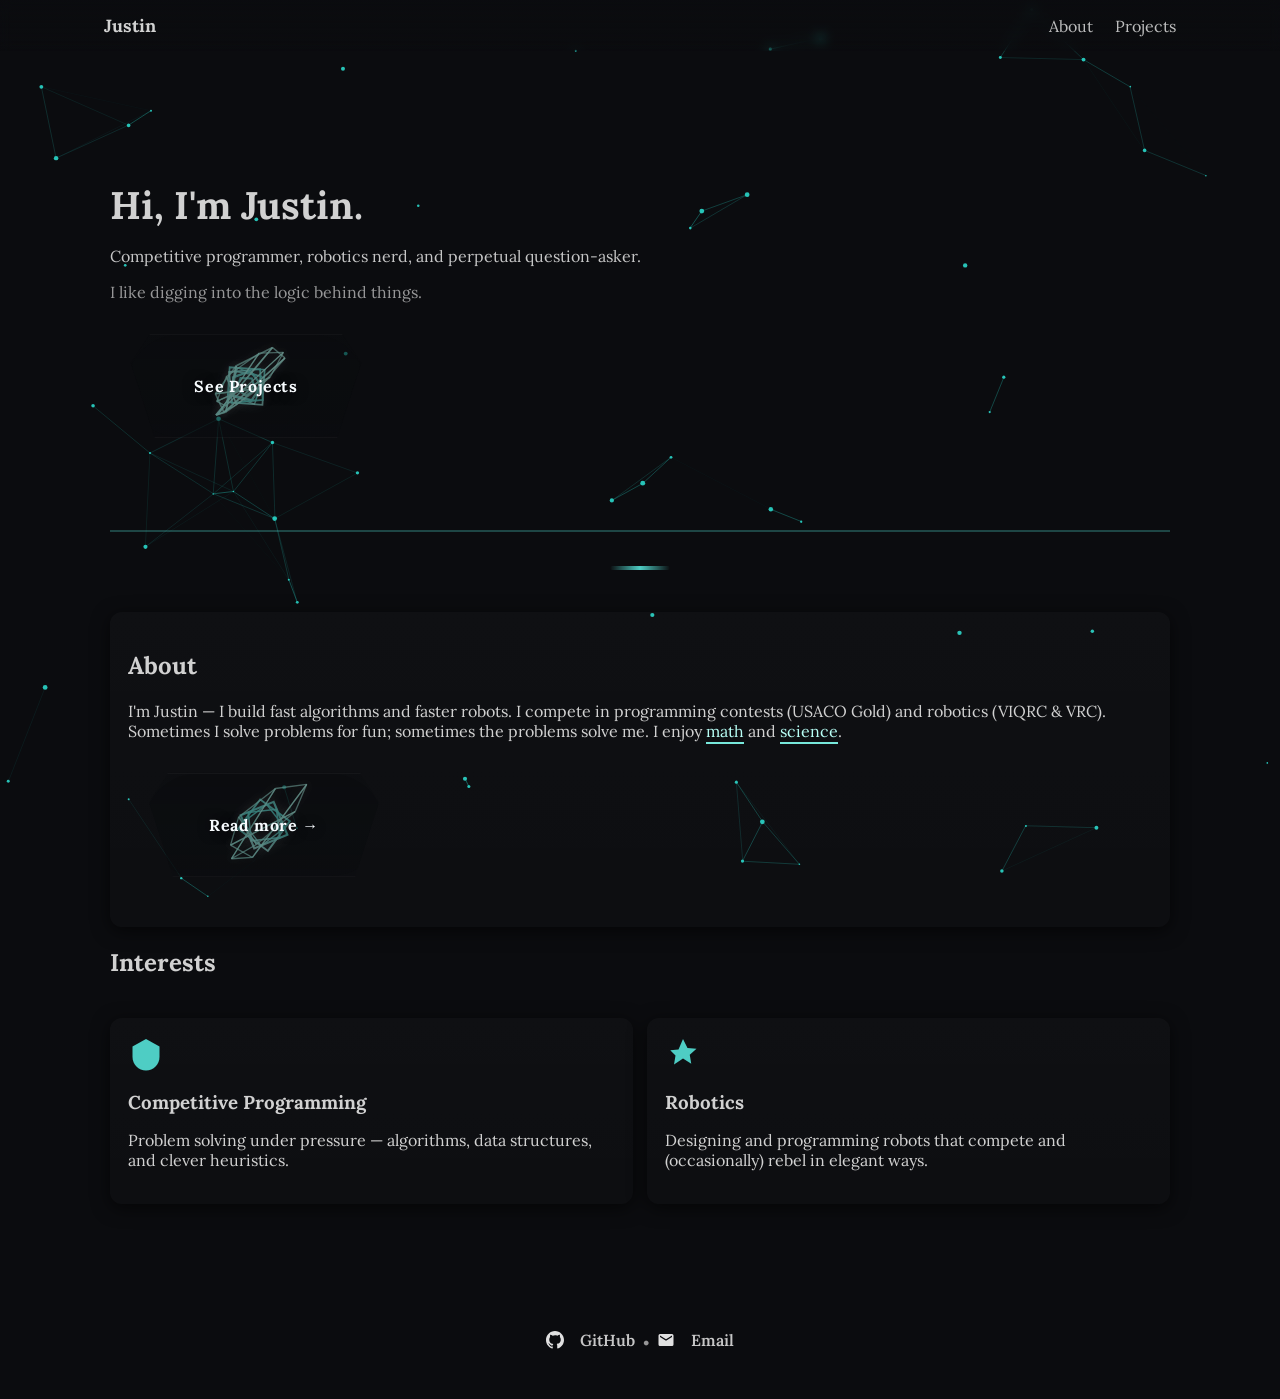
==== index.html @ a53be3d1 "made the seperation between hero and the rest of the site clearer" ====
<!doctype html>
<html lang="en">
<head>
  <meta charset="utf-8" />
  <meta name="viewport" content="width=device-width,initial-scale=1" />
  <title>Justin — Personal Site</title>
  <!-- Lora font, teal accent, light grey text -->
  <link href="https://fonts.googleapis.com/css2?family=Lora:wght@400;700&display=swap" rel="stylesheet">
  <link rel="stylesheet" href="assets/css/style.css">
</head>
<body>
  <!-- Canvas background that reacts to mouse -->
  <canvas id="bg-canvas" aria-hidden="true"></canvas>

  <header class="site-header">
    <nav class="nav">
      <a class="logo" href="index.html">Justin</a>
      <div class="nav-links">
        <a href="about.html">About</a>
        <a href="projects.html">Projects</a>
      </div>
    </nav>
  </header>

  <main class="container">
    <!-- Hero / Opening section -->
    <section class="hero">
      <h1>Hi, I'm Justin.</h1>
      <p class="lead">Competitive programmer, robotics nerd, and perpetual question-asker.</p>
      <p class="subtle">I like digging into the logic behind things.</p>
      <p class="cta"><a class="geom-btn" href="projects.html">
        <span class="geom-shape" aria-hidden="true">
          <canvas class="geom-canvas" aria-hidden="true"></canvas>
          <span class="geom-label">See Projects</span>
        </span>
      </a></p>
    </section>

    <!-- About preview -->
    <section class="about-preview card" id="about-section">
      <h2>About</h2>
      <p>
        I'm Justin — I build fast algorithms and faster robots. I compete in programming contests (USACO Gold) and
        robotics (VIQRC & VRC). Sometimes I solve problems for fun; sometimes the problems solve me.
        I enjoy <span class="anecdote" data-tooltip="I once optimized a path by noticing symmetry and saved 0.0001s — priceless">math</span>
        and <span class="anecdote" data-tooltip="Robotics: where code meets caffeine and duct tape">science</span>.
      </p>
      <p><a class="geom-btn" href="about.html">
        <span class="geom-shape" aria-hidden="true">
          <canvas class="geom-canvas" aria-hidden="true"></canvas>
          <span class="geom-label">Read more →</span>
        </span>
      </a></p>
    </section>

    <!-- Interests cards -->
    <section class="interests">
      <h2>Interests</h2>
      <div class="cards">
        <article class="card">
          <svg class="icon" viewBox="0 0 24 24" aria-hidden="true"><path fill="currentColor" d="M12 2L3 7v7c0 5 4 9 9 9s9-4 9-9V7l-9-5z"></path></svg>
          <h3>Competitive Programming</h3>
          <p>Problem solving under pressure — algorithms, data structures, and clever heuristics.</p>
        </article>
        <article class="card">
          <svg class="icon" viewBox="0 0 24 24" aria-hidden="true"><path fill="currentColor" d="M12 2l3 6 6 .5-4.5 4 1 6-5.5-3.5L6 19l1-6L3.5 9.5 9 9 12 2z"></path></svg>
          <h3>Robotics</h3>
          <p>Designing and programming robots that compete and (occasionally) rebel in elegant ways.</p>
        </article>
      </div>
    </section>
  </main>

  <footer class="site-footer">
    <p>
      <a class="footer-link" href="https://github.com/justinwang087/JWebsite" target="_blank" rel="noopener">
        <img src="assets/images/github.svg" alt="GitHub" class="footer-icon">GitHub
      </a>
      &nbsp;•&nbsp;
      <a class="footer-link" href="mailto:justinwang087@gmail.com">
        <img src="assets/images/email.svg" alt="Email" class="footer-icon">Email
      </a>
    </p>
  </footer>

  <!-- Inline diagnostics: verify page and JS load (remove after debugging) -->
  <script>
    console.log('[page] index.html loaded - location:', location.href);
    // Check that the main JS file is reachable
    fetch('assets/js/main.js', {cache: 'no-store'}).then(r => {
      console.log('[page] fetch assets/js/main.js status=', r.status, r.ok);
      return r.text();
    }).then(txt => {
      console.log('[page] assets/js/main.js length=', txt ? txt.length : 0);
    }).catch(err => console.error('[page] fetch error for assets/js/main.js', err));
  </script>

  <script src="assets/js/main.js" defer></script>
</body>
</html>
---- assets/css/style.css ----
/* style.css - main styles for Justin's personal site
   Organized for clarity: variables, reset, layout, components, responsive rules
*/
:root{
  --bg:#0b0c0f;
  --card:#0f1113;
  --accent:#4ecdc4;
  --muted:#d1d1d1;
  --glass: rgba(255,255,255,0.03);
  --max-width:1100px;
}
/* Basic reset */
*{box-sizing:border-box}
html,body{height:100%}
body{
  margin:0;
  font-family: 'Lora', serif;
  background:var(--bg);
  color:var(--muted);
  -webkit-font-smoothing:antialiased;
}
/* Canvas occupies full screen under content */
#bg-canvas{position:fixed;inset:0;z-index:0}
/* Site layout */
.site-header{position:fixed;top:0;left:0;right:0;z-index:5;background:linear-gradient(180deg,rgba(11,12,15,0.6),transparent);backdrop-filter:blur(6px)}
.nav{max-width:var(--max-width);margin:0 auto;display:flex;justify-content:space-between;align-items:center;padding:14px}
.logo{color:var(--muted);font-weight:700;text-decoration:none;font-size:1.1rem}
.nav-links a{color:var(--muted);text-decoration:none;margin-left:18px;opacity:0.9}
.container{position:relative;z-index:2;max-width:var(--max-width);margin:120px auto 60px;padding:0 20px}
.hero{padding:60px 0;margin-bottom:80px;border-bottom:2px solid rgba(78,205,196,0.3);position:relative}
.hero::after{content:'';position:absolute;bottom:-40px;left:50%;transform:translateX(-50%);width:60px;height:4px;background:linear-gradient(90deg, transparent, var(--accent), transparent);border-radius:2px}
.hero h1{font-size:2.4rem;margin:0 0 8px}
.lead{color:var(--muted);opacity:0.95}
.subtle{color:rgba(209,209,209,0.7);margin-top:6px}
.btn{display:inline-block;background:var(--accent);color:#0b0c0f;padding:10px 16px;border-radius:8px;text-decoration:none;font-weight:700}
/* Cards and sections */
.card{background:linear-gradient(180deg, rgba(255,255,255,0.02), rgba(255,255,255,0.01));border-radius:12px;padding:18px;margin:20px 0;box-shadow:0 4px 18px rgba(0,0,0,0.6)}
.cards{display:grid;grid-template-columns:repeat(auto-fit,minmax(220px,1fr));gap:14px}
.card .icon{width:36px;height:36px;margin-bottom:8px;color:var(--accent)}
.card h3{margin:6px 0}
.muted{color:rgba(209,209,209,0.7)}
.interests .cards{margin-top:12px}
.site-footer{text-align:center;color:rgba(209,209,209,0.7);padding:30px 0}
.site-footer .footer-link{color:var(--muted);text-decoration:none;display:inline-flex;align-items:center;gap:8px;font-weight:600;opacity:0.95}
.site-footer .footer-link:hover{color:var(--accent);transform:translateY(-2px)}
.footer-icon{width:18px;height:18px;display:inline-block;filter:invert(1) brightness(2);opacity:0.92;margin-right:8px;transition:transform 0.15s ease,opacity 0.15s ease}
.site-footer .footer-link:hover .footer-icon{transform:translateY(-2px) scale(1.05);opacity:1}
.site-footer a{ text-decoration:none }
/* Tooltip / anecdote style using data-tooltip */
.anecdote{position:relative;color:#b8fff6;border-bottom:2px solid rgba(126,245,231,0.95);padding-bottom:1px;cursor:help;transition:color 0.2s ease,background-color 0.2s ease,border-color 0.2s ease}
.anecdote[data-tooltip]::after{content:attr(data-tooltip);position:absolute;left:50%;transform:translateX(-50%) translateY(8px);opacity:0;pointer-events:none;background:#111;padding:10px 12px;border-radius:10px;color:var(--muted);white-space:nowrap;font-size:0.9rem;margin-top:6px;transition:opacity 0.18s ease,transform 0.18s ease;z-index:2}
.anecdote:hover,.anecdote:focus{background:rgba(126,245,231,0.2);border-bottom-color:rgba(126,245,231,1);outline:none;color:#e8ffff}
.anecdote[data-tooltip]:hover::after,.anecdote[data-tooltip]:focus::after{opacity:1;transform:translateX(-50%) translateY(18px)}
/* Small, pleasant hover animation for cards */
.card {transition:transform 0.2s ease,box-shadow 0.2s ease}
.card:hover{transform:translateY(-6px);box-shadow:0 10px 30px rgba(0,0,0,0.6)}
/* Responsive tweaks */
@media (max-width:600px){
  .hero h1{font-size:1.8rem}
  .nav-links{display:none}
  .container{margin-top:90px}
}
/* Accessibility: prefer-reduced-motion respects */
@media (prefers-reduced-motion:reduce){
  .card,.anecdote::after{transition:none}
}

/* Geometric/enigmatic button styles */
.geom-btn{position:relative;display:inline-block;padding:0;border:0;background:transparent;text-decoration:none;z-index:30;margin:16px;cursor:pointer}
.geom-btn .geom-shape{position:relative;display:inline-block;width:240px;height:104px;vertical-align:middle;clip-path:polygon(10% 0%,90% 0%,98% 28%,88% 100%,12% 100%,2% 28%);background:linear-gradient(180deg, rgba(11,12,15,0.32), rgba(11,12,15,0.18));border:1px solid rgba(255,255,255,0.03);border-radius:18px;overflow:hidden;box-shadow:0 18px 42px rgba(0,0,0,0.35);transition:transform 0.25s ease, box-shadow 0.25s ease;pointer-events:none;min-width:120px;min-height:44px}
.geom-canvas{position:absolute;inset:0;width:100%;height:100%;display:block;pointer-events:none}
.geom-label{position:absolute;left:0;top:0;width:100%;height:100%;display:flex;align-items:center;justify-content:center;color:#f8fcff;font-weight:800;z-index:6;pointer-events:none;letter-spacing:0.6px;font-size:1rem;padding:10px 14px;text-shadow:0 1px 12px rgba(0,0,0,0.55);background:rgba(11,12,15,0.42);border-radius:999px;}
.geom-btn:hover .geom-shape{transform:translateY(-4px) rotate(-0.6deg);box-shadow:0 26px 52px rgba(0,0,0,0.35)}
.geom-btn.btn-back{margin:24px 24px 12px 24px;display:inline-block}
@keyframes geomSweep{0%{transform:translateX(-60%)}50%{transform:translateX(40%)}100%{transform:translateX(-60%)}}

@media (max-width:900px){
  .geom-btn .geom-shape{width:210px;height:92px}
  .geom-label{font-size:0.95rem}
}
@media (max-width:600px){
  .geom-btn .geom-shape{width:180px;height:76px}
  .geom-btn{margin:12px}
  .geom-label{font-size:0.9rem}
}

/* Make the label visually stronger and remove underline globally for footer links */
.footer-link{color:var(--muted);text-decoration:none;}
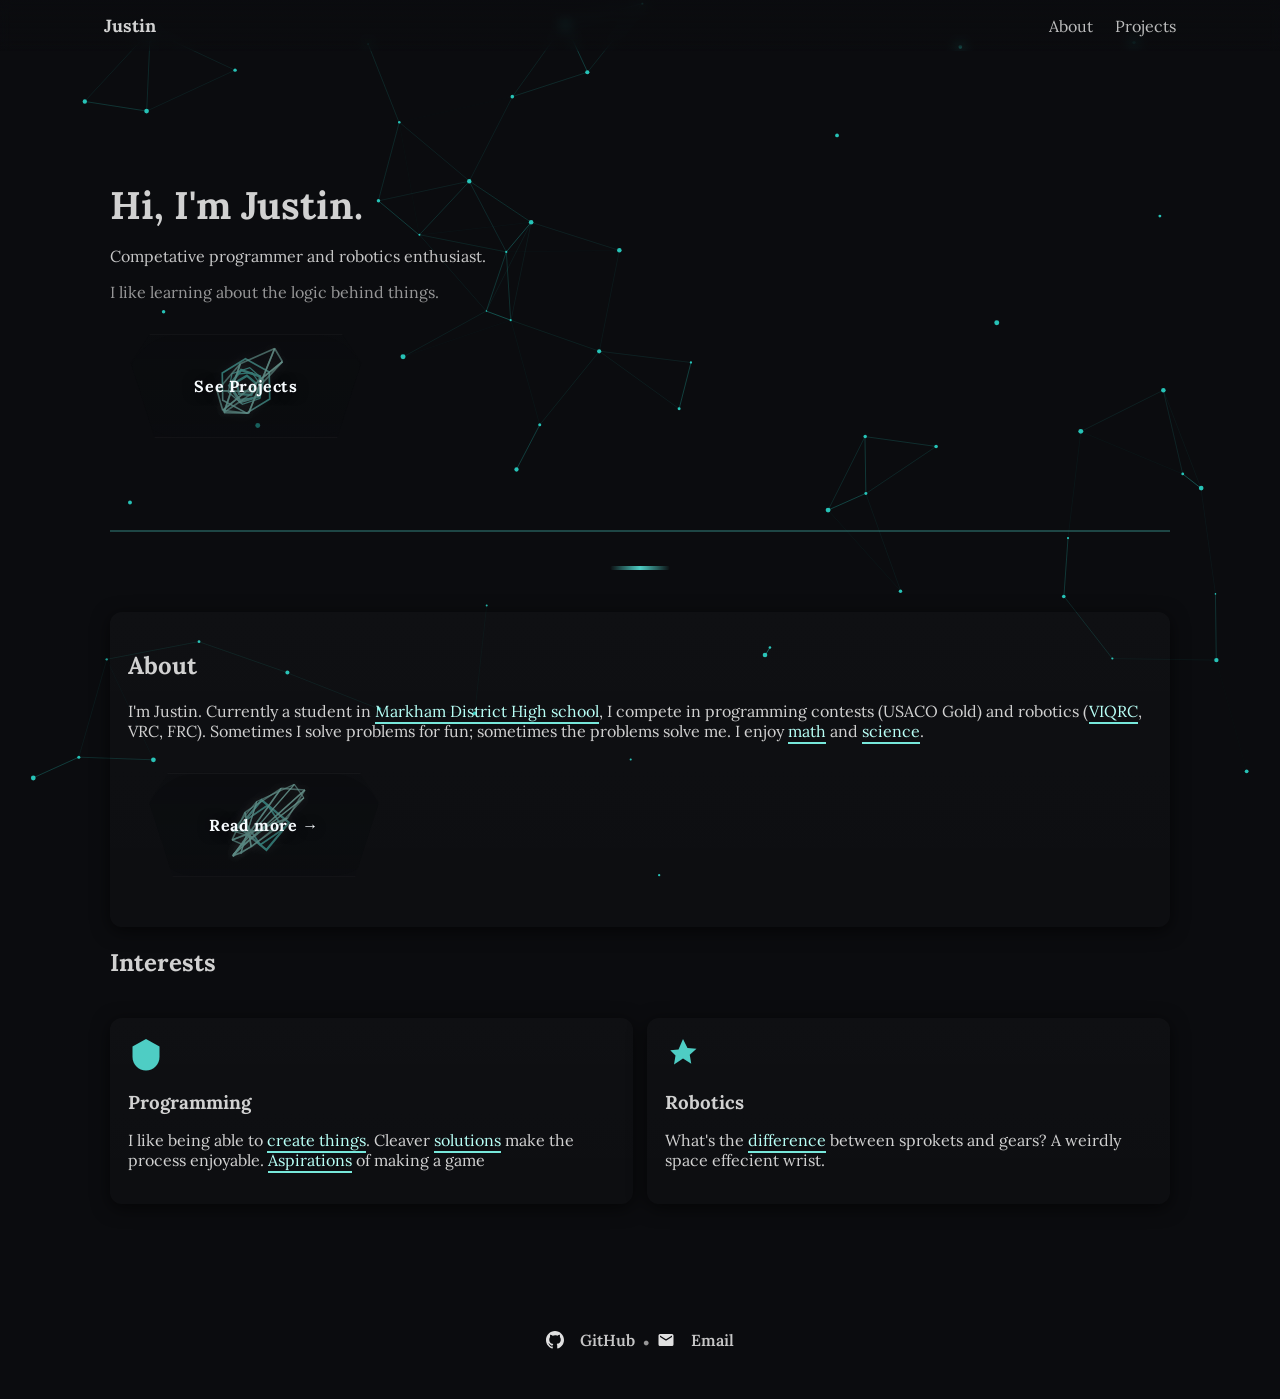
==== commit 62070366: "changed text in the main page" ====
--- a/index.html
+++ b/index.html
@@ -26,8 +26,8 @@
     <!-- Hero / Opening section -->
     <section class="hero">
       <h1>Hi, I'm Justin.</h1>
-      <p class="lead">Competitive programmer, robotics nerd, and perpetual question-asker.</p>
-      <p class="subtle">I like digging into the logic behind things.</p>
+      <p class="lead">Competative programmer and robotics enthusiast.</p>
+      <p class="subtle">I like learning about the logic behind things.</p>
       <p class="cta"><a class="geom-btn" href="projects.html">
         <span class="geom-shape" aria-hidden="true">
           <canvas class="geom-canvas" aria-hidden="true"></canvas>
@@ -40,10 +40,11 @@
     <section class="about-preview card" id="about-section">
       <h2>About</h2>
       <p>
-        I'm Justin — I build fast algorithms and faster robots. I compete in programming contests (USACO Gold) and
-        robotics (VIQRC & VRC). Sometimes I solve problems for fun; sometimes the problems solve me.
-        I enjoy <span class="anecdote" data-tooltip="I once optimized a path by noticing symmetry and saved 0.0001s — priceless">math</span>
-        and <span class="anecdote" data-tooltip="Robotics: where code meets caffeine and duct tape">science</span>.
+        I'm Justin. Currently a student in <span class="anecdote" data-tooltip="Somehow the only school in my area without a robotics team">Markham District High school</span>, 
+        I compete in programming contests (USACO Gold) and robotics (<span class="anecdote" data-tooltip="2022-2023 World Champion">VIQRC</span>, VRC, FRC). 
+        Sometimes I solve problems for fun; sometimes the problems solve me.
+        I enjoy <span class="anecdote" data-tooltip="Very straightforward, except when it isn't">math</span>
+        and <span class="anecdote" data-tooltip="I lik the logic">science</span>.
       </p>
       <p><a class="geom-btn" href="about.html">
         <span class="geom-shape" aria-hidden="true">
@@ -59,13 +60,13 @@
       <div class="cards">
         <article class="card">
           <svg class="icon" viewBox="0 0 24 24" aria-hidden="true"><path fill="currentColor" d="M12 2L3 7v7c0 5 4 9 9 9s9-4 9-9V7l-9-5z"></path></svg>
-          <h3>Competitive Programming</h3>
-          <p>Problem solving under pressure — algorithms, data structures, and clever heuristics.</p>
+          <h3>Programming</h3>
+          <p>I like being able to <span class="anecdote" data-tooltip="The power of Creation in the palm of my hands!">create things</span>. Cleaver <span class="anecdote" data-tooltip="You can never be too concise with code, unlike this writing">solutions</span> make the process enjoyable. <span class="anecdote" data-tooltip="Will remain so until I get too apathetic to procrasinate">Aspirations</span> of making a game</p>
         </article>
         <article class="card">
           <svg class="icon" viewBox="0 0 24 24" aria-hidden="true"><path fill="currentColor" d="M12 2l3 6 6 .5-4.5 4 1 6-5.5-3.5L6 19l1-6L3.5 9.5 9 9 12 2z"></path></svg>
           <h3>Robotics</h3>
-          <p>Designing and programming robots that compete and (occasionally) rebel in elegant ways.</p>
+          <p>What's the <span class="anecdote" data-tooltip="Hah get it? 'cuz yknow... differentials and... yeah imma see myself out">difference</span> between sprokets and gears? A weirdly space effecient wrist.</p>
         </article>
       </div>
     </section>
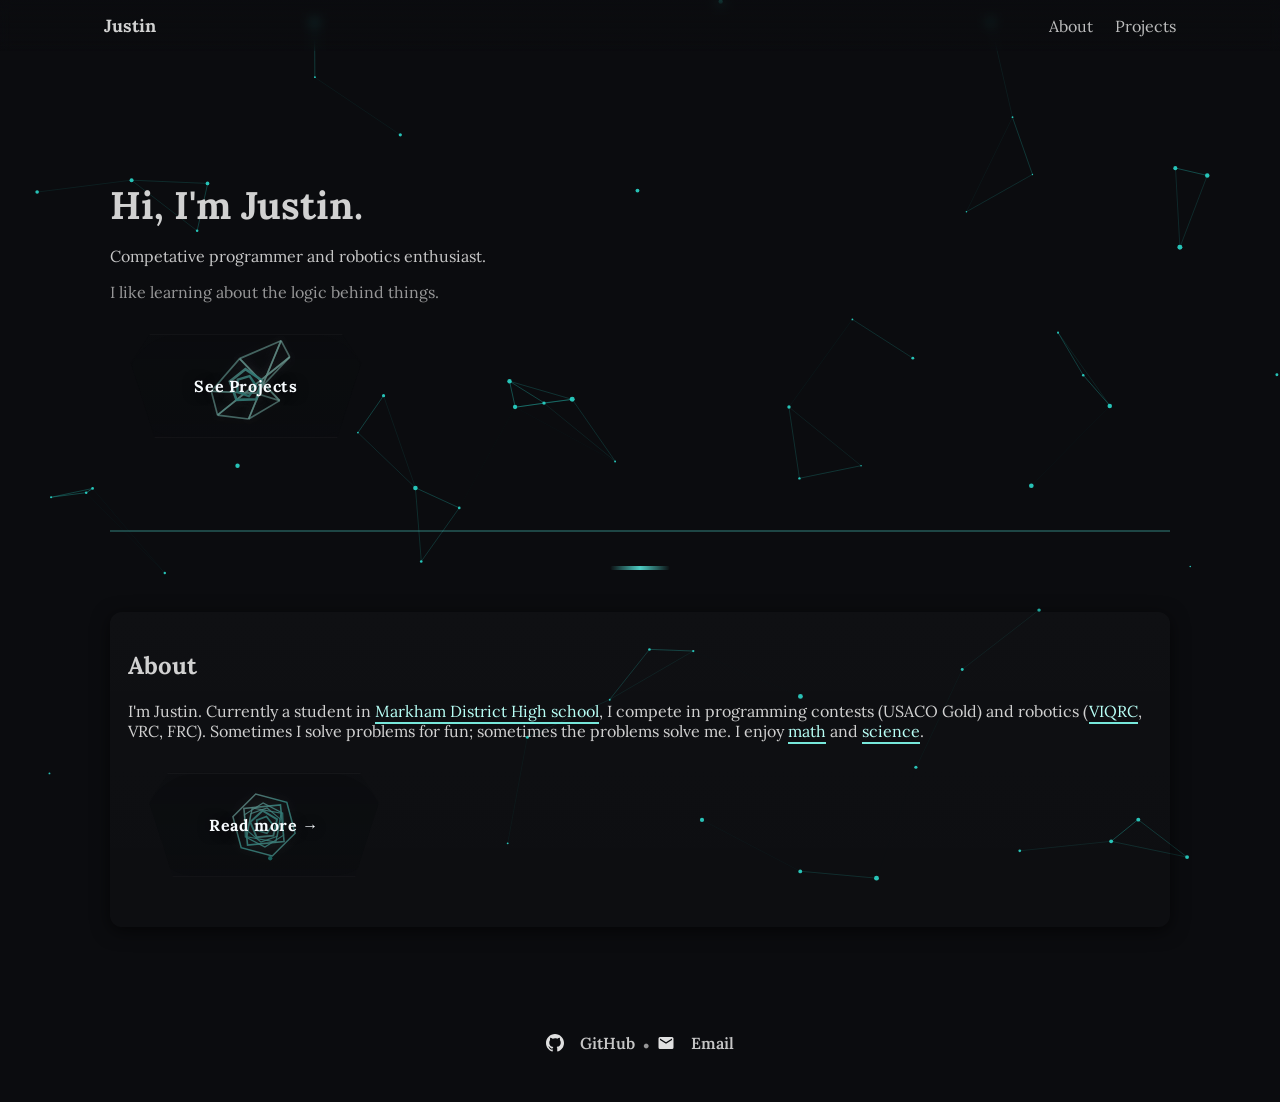
==== commit 1bf0b3e5: "moved interests to about" ====
--- a/index.html
+++ b/index.html
@@ -54,22 +54,6 @@
       </a></p>
     </section>
 
-    <!-- Interests cards -->
-    <section class="interests">
-      <h2>Interests</h2>
-      <div class="cards">
-        <article class="card">
-          <svg class="icon" viewBox="0 0 24 24" aria-hidden="true"><path fill="currentColor" d="M12 2L3 7v7c0 5 4 9 9 9s9-4 9-9V7l-9-5z"></path></svg>
-          <h3>Programming</h3>
-          <p>I like being able to <span class="anecdote" data-tooltip="The power of Creation in the palm of my hands!">create things</span>. Cleaver <span class="anecdote" data-tooltip="You can never be too concise with code, unlike this writing">solutions</span> make the process enjoyable. <span class="anecdote" data-tooltip="Will remain so until I get too apathetic to procrasinate">Aspirations</span> of making a game</p>
-        </article>
-        <article class="card">
-          <svg class="icon" viewBox="0 0 24 24" aria-hidden="true"><path fill="currentColor" d="M12 2l3 6 6 .5-4.5 4 1 6-5.5-3.5L6 19l1-6L3.5 9.5 9 9 12 2z"></path></svg>
-          <h3>Robotics</h3>
-          <p>What's the <span class="anecdote" data-tooltip="Hah get it? 'cuz yknow... differentials and... yeah imma see myself out">difference</span> between sprokets and gears? A weirdly space effecient wrist.</p>
-        </article>
-      </div>
-    </section>
   </main>
 
   <footer class="site-footer">
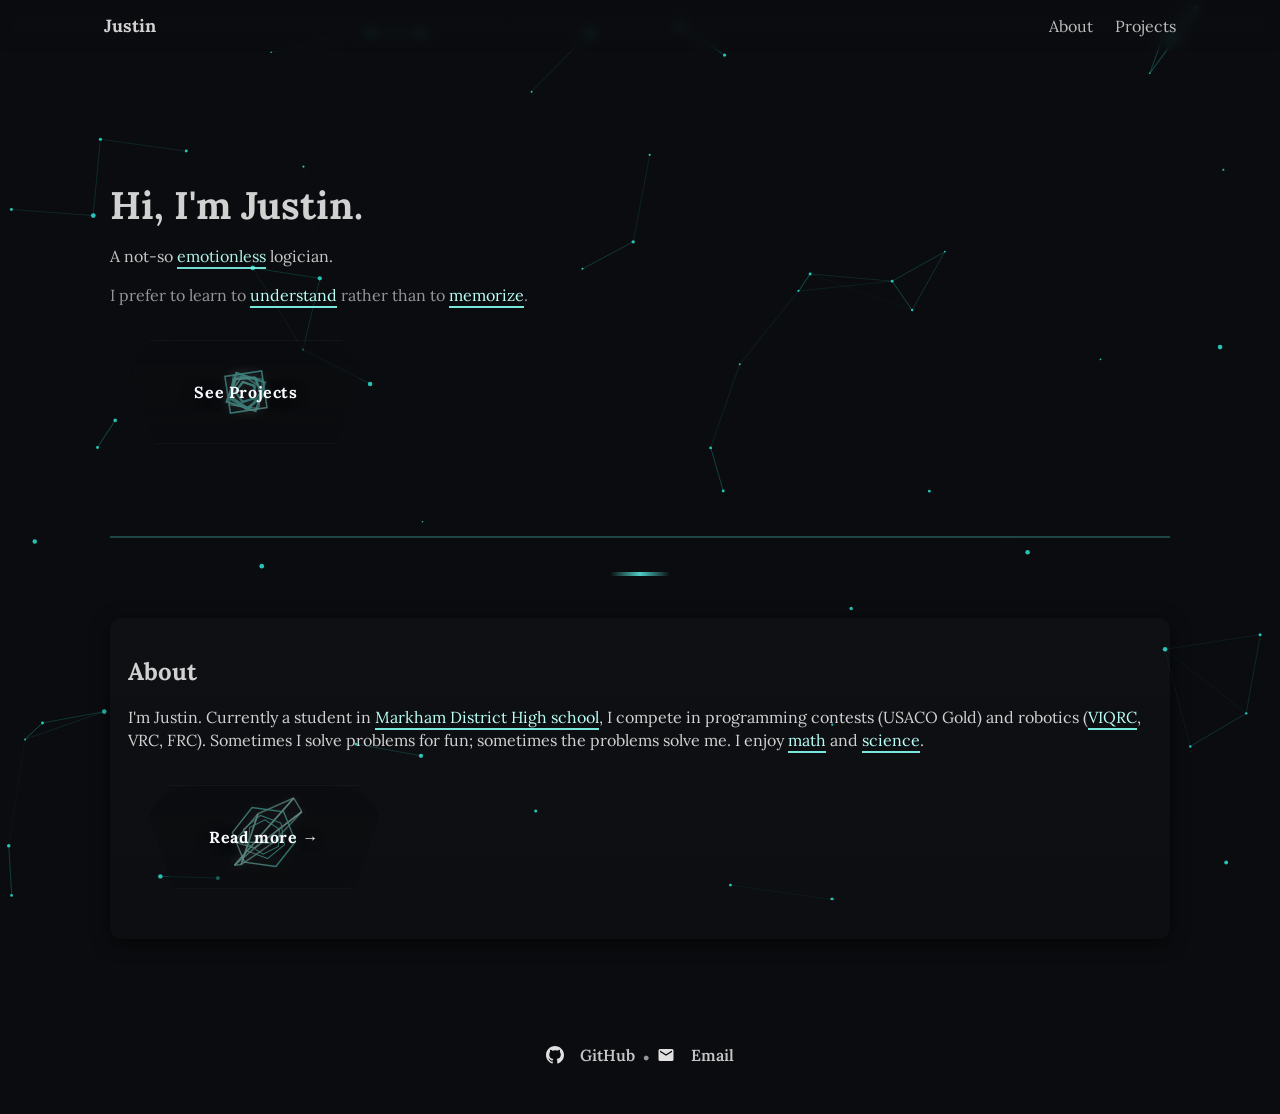
==== commit 9131d9e3: "Added and revised annecdotes" ====
--- a/index.html
+++ b/index.html
@@ -26,8 +26,8 @@
     <!-- Hero / Opening section -->
     <section class="hero">
       <h1>Hi, I'm Justin.</h1>
-      <p class="lead">Competative programmer and robotics enthusiast.</p>
-      <p class="subtle">I like learning about the logic behind things.</p>
+      <p class="lead">A not-so <span class="anecdote" data-tooltip="If you can count enjoying the arts as having emotions (or a life)">emotionless</span> logician.</p>
+      <p class="subtle">I prefer to learn to <span class="anecdote" data-tooltip="I don't know where I heard this but more associations leads to better memory and I find I can connect things when I understand them.">understand</span> rather than to <span class="anecdote" data-tooltip="I like to point out the distinction between being smart and being knowledgeable to anyone who would listen. (Insight vs. wisdom also)">memorize</span>.</p>
       <p class="cta"><a class="geom-btn" href="projects.html">
         <span class="geom-shape" aria-hidden="true">
           <canvas class="geom-canvas" aria-hidden="true"></canvas>
--- a/assets/css/style.css
+++ b/assets/css/style.css
@@ -35,6 +35,8 @@
 .btn{display:inline-block;background:var(--accent);color:#0b0c0f;padding:10px 16px;border-radius:8px;text-decoration:none;font-weight:700}
 /* Cards and sections */
 .card{background:linear-gradient(180deg, rgba(255,255,255,0.02), rgba(255,255,255,0.01));border-radius:12px;padding:18px;margin:20px 0;box-shadow:0 4px 18px rgba(0,0,0,0.6)}
+.about > section{background:linear-gradient(180deg, rgba(255,255,255,0.025), rgba(255,255,255,0.01));border:1px solid rgba(255,255,255,0.08);border-radius:12px;padding:18px 20px;margin:16px 0 0;box-shadow:0 4px 18px rgba(0,0,0,0.45)}
+.about > section h2{margin-top:0;margin-bottom:10px}
 .cards{display:grid;grid-template-columns:repeat(auto-fit,minmax(220px,1fr));gap:14px}
 .card .icon{width:36px;height:36px;margin-bottom:8px;color:var(--accent)}
 .card h3{margin:6px 0}
@@ -47,10 +49,10 @@
 .site-footer .footer-link:hover .footer-icon{transform:translateY(-2px) scale(1.05);opacity:1}
 .site-footer a{ text-decoration:none }
 /* Tooltip / anecdote style using data-tooltip */
-.anecdote{position:relative;color:#b8fff6;border-bottom:2px solid rgba(126,245,231,0.95);padding-bottom:1px;cursor:help;transition:color 0.2s ease,background-color 0.2s ease,border-color 0.2s ease}
-.anecdote[data-tooltip]::after{content:attr(data-tooltip);position:absolute;left:50%;transform:translateX(-50%) translateY(8px);opacity:0;pointer-events:none;background:#111;padding:10px 12px;border-radius:10px;color:var(--muted);white-space:nowrap;font-size:0.9rem;margin-top:6px;transition:opacity 0.18s ease,transform 0.18s ease;z-index:2}
+.anecdote{position:relative;display:inline-block;vertical-align:baseline;color:#b8fff6;border-bottom:2px solid rgba(126,245,231,0.95);padding-bottom:1px;cursor:help;transition:color 0.2s ease,background-color 0.2s ease,border-color 0.2s ease}
+.anecdote[data-tooltip]::after{content:attr(data-tooltip);position:absolute;left:50%;bottom:calc(100% + 8px);transform:translateX(-50%);opacity:0;pointer-events:none;background:rgba(17,17,17,0.98);padding:10px 12px;border-radius:10px;color:var(--muted);max-width:min(280px, calc(100vw - 24px));width:max-content;white-space:normal;line-height:1.45;font-size:0.9rem;box-shadow:0 10px 28px rgba(0,0,0,0.35);transition:opacity 0.18s ease,transform 0.18s ease;z-index:20}
 .anecdote:hover,.anecdote:focus{background:rgba(126,245,231,0.2);border-bottom-color:rgba(126,245,231,1);outline:none;color:#e8ffff}
-.anecdote[data-tooltip]:hover::after,.anecdote[data-tooltip]:focus::after{opacity:1;transform:translateX(-50%) translateY(18px)}
+.anecdote[data-tooltip]:hover::after,.anecdote[data-tooltip]:focus::after{opacity:1;transform:translateX(-50%) translateY(-4px)}
 /* Small, pleasant hover animation for cards */
 .card {transition:transform 0.2s ease,box-shadow 0.2s ease}
 .card:hover{transform:translateY(-6px);box-shadow:0 10px 30px rgba(0,0,0,0.6)}
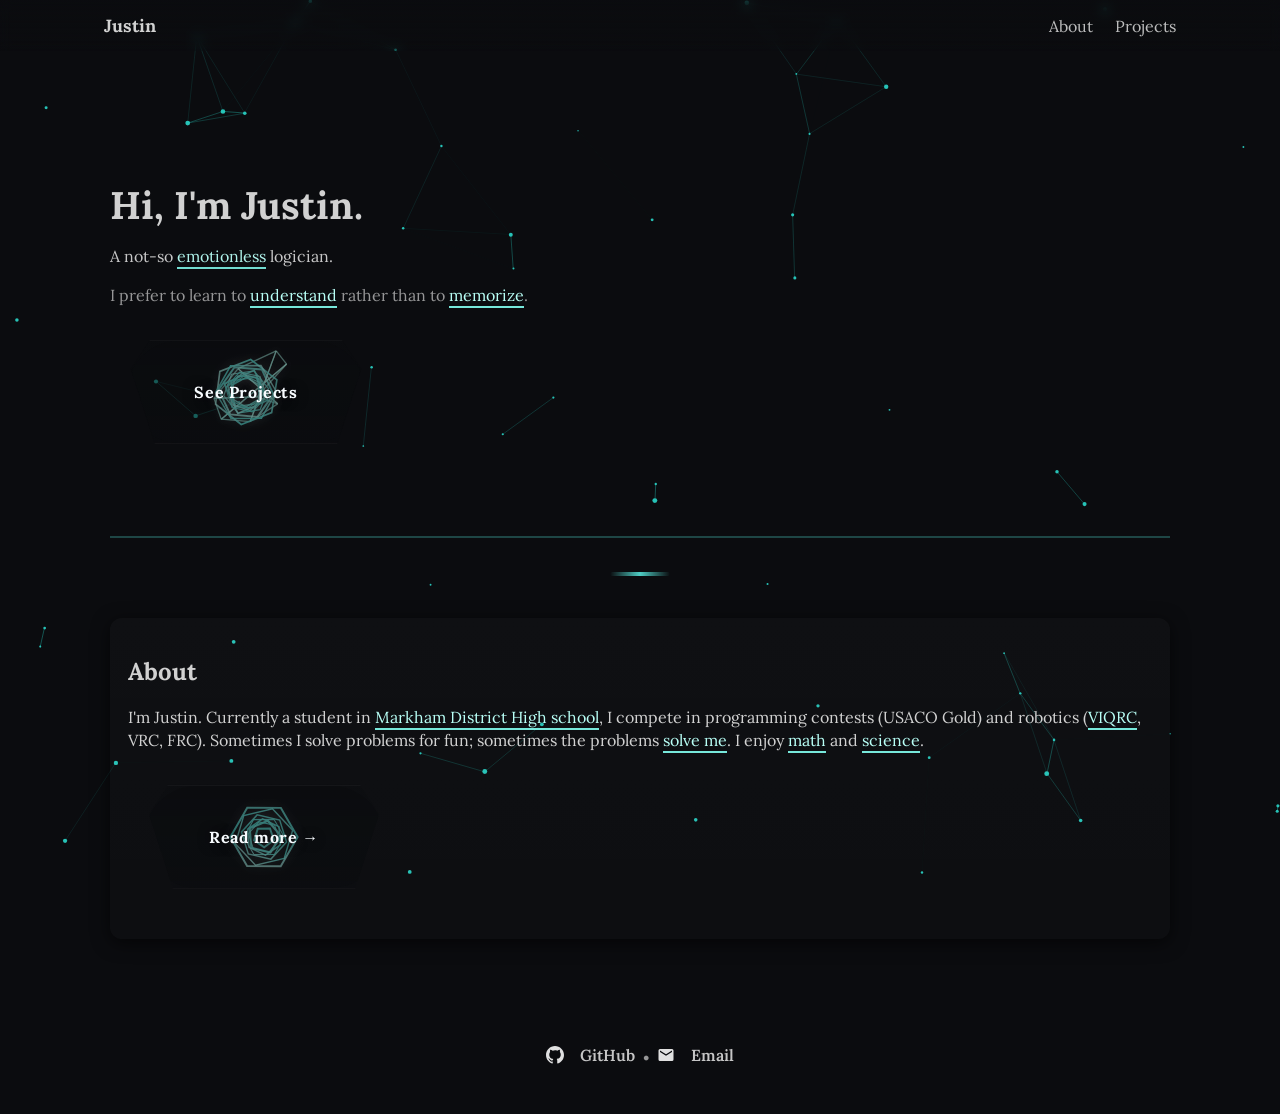
==== commit aec7118a: "Added more annecdotes and added some emoticons to include emotion" ====
--- a/index.html
+++ b/index.html
@@ -40,9 +40,9 @@
     <section class="about-preview card" id="about-section">
       <h2>About</h2>
       <p>
-        I'm Justin. Currently a student in <span class="anecdote" data-tooltip="Somehow the only school in my area without a robotics team">Markham District High school</span>, 
-        I compete in programming contests (USACO Gold) and robotics (<span class="anecdote" data-tooltip="2022-2023 World Champion">VIQRC</span>, VRC, FRC). 
-        Sometimes I solve problems for fun; sometimes the problems solve me.
+        I'm Justin. Currently a student in <span class="anecdote" data-tooltip="Somehow the only school in my area without a robotics team (｡･∀･)ﾉﾞ">Markham District High school</span>, 
+        I compete in programming contests (USACO Gold) and robotics (<span class="anecdote" data-tooltip="2022-2023 MS World Champion through carry ━━(￣ー￣*|||━━">VIQRC</span>, VRC, FRC). 
+        Sometimes I solve problems for fun; sometimes the problems <span class="anecdote" data-tooltip="Looking up the answers is only wrong on examinations or as a plan A">solve me</span>.
         I enjoy <span class="anecdote" data-tooltip="Very straightforward, except when it isn't">math</span>
         and <span class="anecdote" data-tooltip="I lik the logic">science</span>.
       </p>
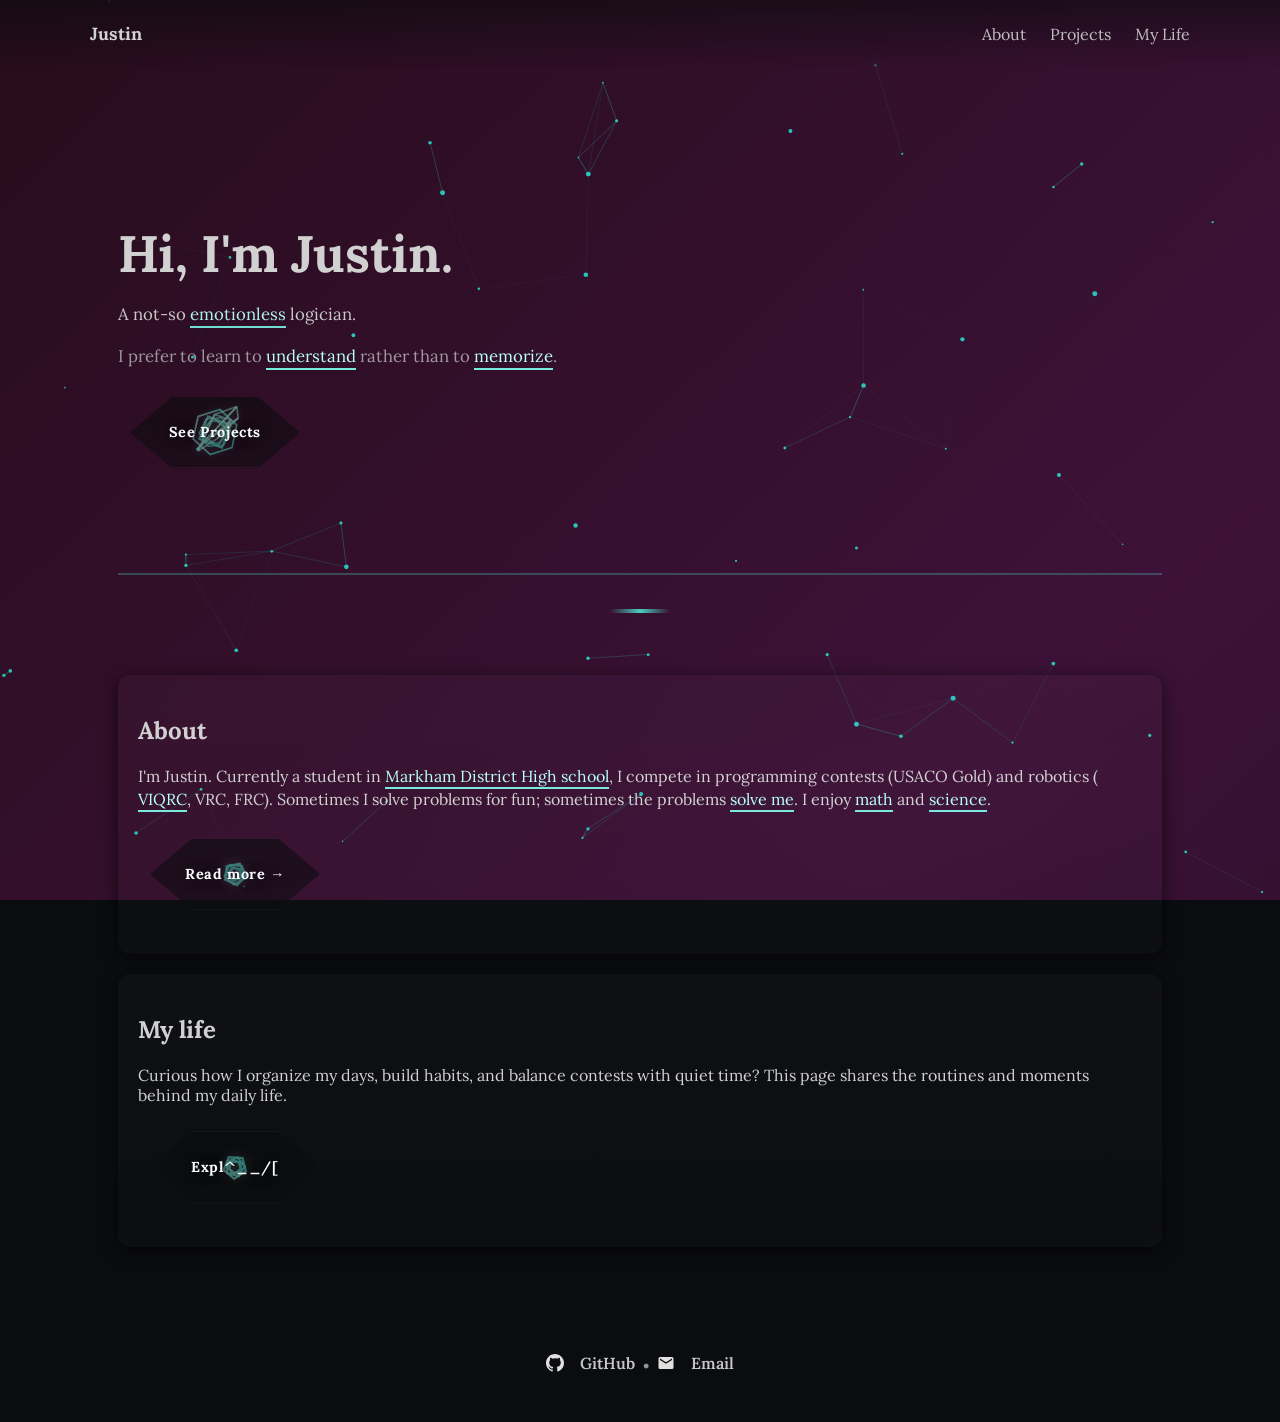
==== commit fae8b68a: "added a my life page" ====
--- a/index.html
+++ b/index.html
@@ -18,6 +18,7 @@
       <div class="nav-links">
         <a href="about.html">About</a>
         <a href="projects.html">Projects</a>
+        <a href="my-life.html">My Life</a>
       </div>
     </nav>
   </header>
@@ -54,6 +55,20 @@
       </a></p>
     </section>
 
+    <!-- My Life preview -->
+    <section class="life-preview card" id="life-section">
+      <h2>My life</h2>
+      <p>
+        Curious how I organize my days, build habits, and balance contests with quiet time? This page shares the routines and moments behind my daily life.
+      </p>
+      <p><a class="geom-btn" href="my-life.html">
+        <span class="geom-shape" aria-hidden="true">
+          <canvas class="geom-canvas" aria-hidden="true"></canvas>
+          <span class="geom-label">Explore →</span>
+        </span>
+      </a></p>
+    </section>
+
   </main>
 
   <footer class="site-footer">
--- a/assets/css/style.css
+++ b/assets/css/style.css
@@ -3,6 +3,14 @@
 */
 :root{
   --bg:#0b0c0f;
+  --bg-color-1: rgba(36, 8, 16, 0.72);
+  --bg-color-2: rgba(84, 19, 82, 0.65);
+  --bg-color-3: rgba(7, 4, 10, 0.92);
+  --bg-angle: 132deg;
+  --bg-pos-start-x: 18%;
+  --bg-pos-start-y: 24%;
+  --bg-pos-end-x: 72%;
+  --bg-pos-end-y: 84%;
   --card:#0f1113;
   --accent:#4ecdc4;
   --muted:#d1d1d1;
@@ -15,18 +23,26 @@
 body{
   margin:0;
   font-family: 'Lora', serif;
-  background:var(--bg);
+  background-image: linear-gradient(var(--bg-angle), var(--bg-color-1), var(--bg-color-2), var(--bg-color-3));
+  background-color: var(--bg);
+  background-size: 220% 220%;
+  background-position: var(--bg-pos-start-x) var(--bg-pos-start-y);
+  background-attachment: fixed;
+  animation: bgDrift 24s ease infinite;
   color:var(--muted);
   -webkit-font-smoothing:antialiased;
 }
 /* Canvas occupies full screen under content */
-#bg-canvas{position:fixed;inset:0;z-index:0}
+#bg-canvas{position:fixed;inset:0;z-index:0;pointer-events:none;background:transparent}
 /* Site layout */
 .site-header{position:fixed;top:0;left:0;right:0;z-index:5;background:linear-gradient(180deg,rgba(11,12,15,0.6),transparent);backdrop-filter:blur(6px)}
-.nav{max-width:var(--max-width);margin:0 auto;display:flex;justify-content:space-between;align-items:center;padding:14px}
+.nav{max-width:var(--max-width);margin:0 auto;display:flex;justify-content:space-between;align-items:center;padding:14px;gap:16px;flex-wrap:wrap}
 .logo{color:var(--muted);font-weight:700;text-decoration:none;font-size:1.1rem}
-.nav-links a{color:var(--muted);text-decoration:none;margin-left:18px;opacity:0.9}
-.container{position:relative;z-index:2;max-width:var(--max-width);margin:120px auto 60px;padding:0 20px}
+.nav-links{display:flex;flex-wrap:wrap;justify-content:flex-end;gap:14px}
+.nav-links a{color:var(--muted);text-decoration:none;opacity:0.9}
+.container{position:relative;z-index:2;width:min(100%,var(--max-width));margin:120px auto 60px;padding:0 20px}
+.about-page .container{max-width:min(90vw,960px);padding-left:clamp(20px,3vw,60px);padding-right:20px}
+.about-page .card.about{position:relative;width:100%;max-width:min(54vw,760px);padding:clamp(22px,1.2vw,32px);left:calc((100vw / 3) - (min(54vw,760px) / 3) - ((100vw - min(100%,var(--max-width))) / 2));margin:clamp(18px,1.2vw,22px) 0;transform:none}
 .hero{padding:60px 0;margin-bottom:80px;border-bottom:2px solid rgba(78,205,196,0.3);position:relative}
 .hero::after{content:'';position:absolute;bottom:-40px;left:50%;transform:translateX(-50%);width:60px;height:4px;background:linear-gradient(90deg, transparent, var(--accent), transparent);border-radius:2px}
 .hero h1{font-size:2.4rem;margin:0 0 8px}
@@ -34,12 +50,14 @@
 .subtle{color:rgba(209,209,209,0.7);margin-top:6px}
 .btn{display:inline-block;background:var(--accent);color:#0b0c0f;padding:10px 16px;border-radius:8px;text-decoration:none;font-weight:700}
 /* Cards and sections */
-.card{background:linear-gradient(180deg, rgba(255,255,255,0.02), rgba(255,255,255,0.01));border-radius:12px;padding:18px;margin:20px 0;box-shadow:0 4px 18px rgba(0,0,0,0.6)}
+.card{background:linear-gradient(180deg, rgba(255,255,255,0.02), rgba(255,255,255,0.01));border-radius:12px;padding:clamp(18px,1.4vw,26px);margin:clamp(16px,1.2vw,22px) 0;box-shadow:0 4px 18px rgba(0,0,0,0.6)}
 .about > section{background:linear-gradient(180deg, rgba(255,255,255,0.025), rgba(255,255,255,0.01));border:1px solid rgba(255,255,255,0.08);border-radius:12px;padding:18px 20px;margin:16px 0 0;box-shadow:0 4px 18px rgba(0,0,0,0.45)}
 .about > section h2{margin-top:0;margin-bottom:10px}
-.cards{display:grid;grid-template-columns:repeat(auto-fit,minmax(220px,1fr));gap:14px}
+.cards{display:grid;grid-template-columns:repeat(auto-fit,minmax(min(280px,32vw),1fr));gap:clamp(14px,2vw,30px)}
 .card .icon{width:36px;height:36px;margin-bottom:8px;color:var(--accent)}
-.card h3{margin:6px 0}
+.card h3{margin:6px 0;font-size:clamp(1rem,1.1vw,1.4rem)}
+.lead{font-size:clamp(1rem,1.0vw,1.1rem)}
+.subtle{font-size:clamp(0.95rem,0.95vw,1rem)}
 .muted{color:rgba(209,209,209,0.7)}
 .interests .cards{margin-top:12px}
 .site-footer{text-align:center;color:rgba(209,209,209,0.7);padding:30px 0}
@@ -50,30 +68,120 @@
 .site-footer a{ text-decoration:none }
 /* Tooltip / anecdote style using data-tooltip */
 .anecdote{position:relative;display:inline-block;vertical-align:baseline;color:#b8fff6;border-bottom:2px solid rgba(126,245,231,0.95);padding-bottom:1px;cursor:help;transition:color 0.2s ease,background-color 0.2s ease,border-color 0.2s ease}
-.anecdote[data-tooltip]::after{content:attr(data-tooltip);position:absolute;left:50%;bottom:calc(100% + 8px);transform:translateX(-50%);opacity:0;pointer-events:none;background:rgba(17,17,17,0.98);padding:10px 12px;border-radius:10px;color:var(--muted);max-width:min(280px, calc(100vw - 24px));width:max-content;white-space:normal;line-height:1.45;font-size:0.9rem;box-shadow:0 10px 28px rgba(0,0,0,0.35);transition:opacity 0.18s ease,transform 0.18s ease;z-index:20}
+.anecdote[data-tooltip]::after{content:attr(data-tooltip);position:absolute;left:50%;bottom:calc(100% + 10px);transform:translateX(-50%) translateY(4px);opacity:0;visibility:hidden;pointer-events:none;background:rgba(17,17,17,0.98);padding:10px 12px;border-radius:10px;color:var(--muted);max-width:min(280px, calc(100vw - 24px));width:max-content;white-space:normal;line-height:1.45;font-size:0.9rem;box-shadow:0 10px 28px rgba(0,0,0,0.35);transition:opacity 0.18s ease, transform 0.18s ease;z-index:20}
+.anecdote[data-tooltip]::before{content:'';position:absolute;left:50%;bottom:calc(100% + 4px);transform:translateX(-50%) translateY(4px);opacity:0;visibility:hidden;pointer-events:none;border-left:6px solid transparent;border-right:6px solid transparent;border-top:6px solid rgba(17,17,17,0.98);transition:opacity 0.18s ease, transform 0.18s ease;z-index:20}
+.anecdote[data-tooltip]:hover::after,
+.anecdote[data-tooltip]:hover::before,
+.anecdote[data-tooltip]:focus::after,
+.anecdote[data-tooltip]:focus::before{visibility:visible;opacity:1;transform:translateX(-50%) translateY(0)}
+.anecdote[data-tooltip-html]::after{content:none}
+.anecdote[data-tooltip-html]{position:relative}
+.anecdote[data-tooltip-html] .tooltip-content{position:absolute;left:50%;bottom:calc(100% + 2px);transform:translateX(-50%) translateY(-4px);visibility:hidden;opacity:0;pointer-events:none;background:rgba(17,17,17,0.98);padding:12px 14px;border-radius:10px;color:var(--muted);max-width:min(320px, calc(100vw - 24px));width:max-content;white-space:normal;line-height:1.45;font-size:0.9rem;box-shadow:0 10px 28px rgba(0,0,0,0.35);transition:opacity 0.18s ease, transform 0.18s ease;z-index:20}
+.anecdote[data-tooltip-html].tooltip-visible .tooltip-content{visibility:visible;opacity:1;pointer-events:auto;transform:translateX(-50%) translateY(0)}
+.anecdote[data-tooltip-html] .tooltip-content a{color:var(--accent);text-decoration:underline}
+.anecdote[data-tooltip-html] .tooltip-content img,
+.anecdote[data-tooltip-html] .tooltip-content svg{display:block;max-width:100%;margin-top:10px;border-radius:10px}
 .anecdote:hover,.anecdote:focus{background:rgba(126,245,231,0.2);border-bottom-color:rgba(126,245,231,1);outline:none;color:#e8ffff}
-.anecdote[data-tooltip]:hover::after,.anecdote[data-tooltip]:focus::after{opacity:1;transform:translateX(-50%) translateY(-4px)}
 /* Small, pleasant hover animation for cards */
 .card {transition:transform 0.2s ease,box-shadow 0.2s ease}
 .card:hover{transform:translateY(-6px);box-shadow:0 10px 30px rgba(0,0,0,0.6)}
 /* Responsive tweaks */
+@media (max-width:980px){
+  .nav{padding:16px 14px;justify-content:space-between}
+  .nav-links{justify-content:flex-start;gap:12px}
+  .hero{margin-bottom:60px}
+  .cards{grid-template-columns:repeat(auto-fit,minmax(220px,1fr));}
+}
+
+@media (max-width:800px){
+  .hero{padding:48px 0}
+  .hero h1{font-size:2rem}
+  .container{margin-top:100px}
+  .about-page .card.about{transform:none;max-width:none;padding-left:20px;padding-right:20px}
+  .card{padding:16px;margin:16px 0}
+  .cards{grid-template-columns:1fr;gap:16px}
+  .site-footer{padding:24px 14px}
+}
+
 @media (max-width:600px){
   .hero h1{font-size:1.8rem}
-  .nav-links{display:none}
-  .container{margin-top:90px}
+  .nav-links{width:100%;justify-content:flex-start}
+  .nav-links a{margin:0}
+  .container{margin-top:90px;padding:0 16px}
+  .hero{padding:36px 0;margin-bottom:48px}
+  .card{padding:14px}
+  .geom-btn .geom-shape{width:100%;height:62px}
+  .geom-label{font-size:0.88rem;padding:8px 10px}
+}
+
+@media (min-width:912px){
+  .about-page .card.about{
+    max-width:min(50vw,760px);
+    left:calc((100vw / 3) - (min(50vw,760px) / 3) - ((100vw - min(100%,var(--max-width))) / 2));
+    margin:clamp(18px,1.2vw,22px) 0;
+  }
+}
+
+@media (min-width:1200px){
+  .nav{padding:22px 0}
+  .nav-links{gap:24px}
+  .container{margin-top:140px;padding:0 28px;max-width:min(var(--max-width),calc(100% - 56px));}
+  .hero{padding:80px 0;margin-bottom:100px}
+  .hero h1{font-size:clamp(2.8rem, 4vw, 3.6rem)}
+  .hero p{font-size:clamp(1.05rem,1.05vw,1.2rem);max-width:820px}
+  .about-page .container{max-width:min(86vw,980px)}
+  .about-page .card.about{max-width:min(54vw,780px);transform:none;padding:clamp(24px,1.1vw,36px);left:calc((100vw / 3) - (min(54vw,780px) / 3) - ((100vw - min(100%,var(--max-width))) / 2));margin:clamp(24px,1.0vw,30px) 0;}
+  .cards{grid-template-columns:repeat(3,minmax(280px,1fr));gap:28px}
+  .card{padding:clamp(20px,1.4vw,28px);margin:clamp(20px,1.1vw,26px) 0}
+  .card h3{font-size:clamp(1.2rem,1.2vw,1.5rem)}
+  .geom-btn .geom-shape{width:240px;height:92px}
+}
+
+@media (min-width:1500px){
+  .container{margin-top:160px;padding:0 32px;max-width:min(var(--max-width),calc(100% - 64px));}
+  .hero{padding:92px 0;margin-bottom:120px}
+  .hero h1{font-size:clamp(3.2rem, 3.2vw, 4.2rem)}
+  .hero p{font-size:clamp(1.1rem,1.1vw,1.3rem);max-width:900px}
+  .about-page .container{max-width:min(82vw,1020px)}
+  .about-page .card.about{max-width:min(48vw,860px);transform:none;padding:clamp(26px,1.0vw,40px);left:calc((100vw / 3) - (min(48vw,860px) / 3) - ((100vw - min(100%,var(--max-width))) / 2));margin:clamp(26px,1.0vw,40px) 0;}
+  .cards{gap:34px}
+  .card{padding:clamp(24px,1.4vw,32px);margin:clamp(22px,1.0vw,28px) 0}
+  .card h3{font-size:clamp(1.3rem,1.3vw,1.6rem)}
+  .geom-btn .geom-shape{width:260px;height:104px}
+}
+
+@media (min-width:1800px){
+  .container{margin-top:180px;padding:0 36px;max-width:min(var(--max-width),calc(100% - 72px));}
+  .hero{padding:104px 0;margin-bottom:140px}
+  .hero h1{font-size:clamp(3.6rem, 3vw, 4.8rem)}
+  .hero p{font-size:clamp(1.2rem,1.2vw,1.4rem);max-width:960px}
+  .about-page .container{max-width:min(86vw,1140px)}
+  .about-page .card.about{max-width:min(44vw,940px);transform:none;padding:clamp(28px,0.95vw,44px);left:calc((100vw / 3) - (min(44vw,940px) / 3) - ((100vw - min(100%,var(--max-width))) / 2));margin:clamp(28px,0.95vw,34px) 0;}
+  .cards{grid-template-columns:repeat(3,minmax(320px,1fr));gap:36px}
+  .card{padding:clamp(26px,1.3vw,34px);margin:clamp(24px,0.9vw,30px) 0}
+  .card h3{font-size:clamp(1.4rem,1.4vw,1.8rem)}
+  .geom-btn .geom-shape{width:280px;height:112px}
 }
 /* Accessibility: prefer-reduced-motion respects */
 @media (prefers-reduced-motion:reduce){
   .card,.anecdote::after{transition:none}
+  body{animation:none;background-position:50% 50%}
+}
+
+@keyframes bgDrift{
+  0%{background-position:var(--bg-pos-start-x) var(--bg-pos-start-y)}
+  35%{background-position:calc(var(--bg-pos-start-x) + 18%) calc(var(--bg-pos-start-y) + 10%)}
+  65%{background-position:calc(var(--bg-pos-end-x) - 14%) calc(var(--bg-pos-end-y) - 12%)}
+  100%{background-position:var(--bg-pos-end-x) var(--bg-pos-end-y)}
 }
 
 /* Geometric/enigmatic button styles */
-.geom-btn{position:relative;display:inline-block;padding:0;border:0;background:transparent;text-decoration:none;z-index:30;margin:16px;cursor:pointer}
-.geom-btn .geom-shape{position:relative;display:inline-block;width:240px;height:104px;vertical-align:middle;clip-path:polygon(10% 0%,90% 0%,98% 28%,88% 100%,12% 100%,2% 28%);background:linear-gradient(180deg, rgba(11,12,15,0.32), rgba(11,12,15,0.18));border:1px solid rgba(255,255,255,0.03);border-radius:18px;overflow:hidden;box-shadow:0 18px 42px rgba(0,0,0,0.35);transition:transform 0.25s ease, box-shadow 0.25s ease;pointer-events:none;min-width:120px;min-height:44px}
+.geom-btn{position:relative;display:inline-block;padding:0;border:0;background:transparent;text-decoration:none;z-index:30;margin:10px 12px 8px;cursor:pointer}
+.geom-btn .geom-shape{position:relative;display:inline-block;width:170px;height:72px;vertical-align:middle;clip-path:polygon(25% 0%,75% 0%,100% 50%,75% 100%,25% 100%,0% 50%);background:linear-gradient(180deg, rgba(11,12,15,0.32), rgba(11,12,15,0.18));border:1px solid rgba(255,255,255,0.03);border-radius:0;overflow:hidden;box-shadow:0 12px 28px rgba(0,0,0,0.35);transition:transform 0.25s ease, box-shadow 0.25s ease;pointer-events:none;min-width:100px;min-height:44px}
 .geom-canvas{position:absolute;inset:0;width:100%;height:100%;display:block;pointer-events:none}
-.geom-label{position:absolute;left:0;top:0;width:100%;height:100%;display:flex;align-items:center;justify-content:center;color:#f8fcff;font-weight:800;z-index:6;pointer-events:none;letter-spacing:0.6px;font-size:1rem;padding:10px 14px;text-shadow:0 1px 12px rgba(0,0,0,0.55);background:rgba(11,12,15,0.42);border-radius:999px;}
-.geom-btn:hover .geom-shape{transform:translateY(-4px) rotate(-0.6deg);box-shadow:0 26px 52px rgba(0,0,0,0.35)}
-.geom-btn.btn-back{margin:24px 24px 12px 24px;display:inline-block}
+.geom-label{position:absolute;left:0;top:0;width:100%;height:100%;display:flex;align-items:center;justify-content:center;color:#f8fcff;font-weight:800;z-index:6;pointer-events:none;letter-spacing:0.6px;font-size:0.9rem;padding:10px 12px;text-shadow:0 1px 12px rgba(0,0,0,0.55);background:rgba(11,12,15,0.42);border-radius:999px;}
+.geom-btn:hover .geom-shape{transform:translateY(-3px) rotate(-0.4deg);box-shadow:0 16px 34px rgba(0,0,0,0.35)}
+.geom-btn.btn-back{margin:16px 12px 8px;display:inline-block}
 @keyframes geomSweep{0%{transform:translateX(-60%)}50%{transform:translateX(40%)}100%{transform:translateX(-60%)}}
 
 @media (max-width:900px){
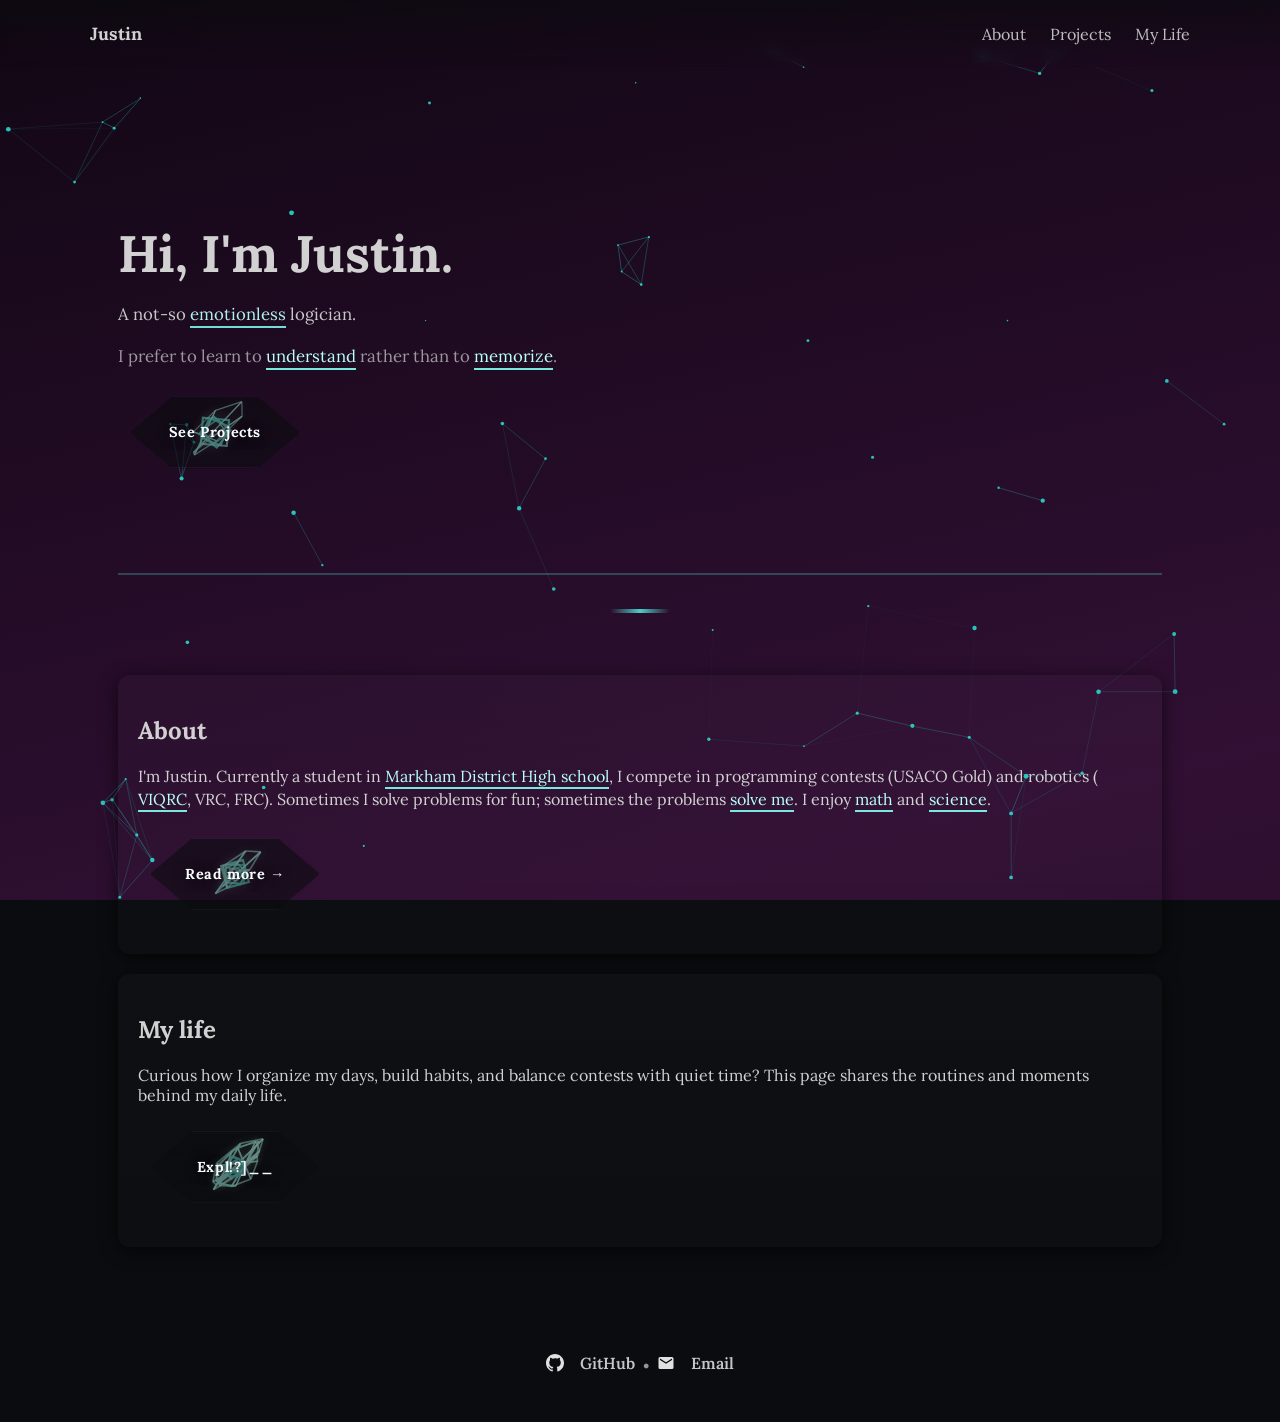
==== commit 03eac377: "comment on how to add images to the annecdotes" ====
--- a/index.html
+++ b/index.html
@@ -1,3 +1,12 @@
+<!-- <span class="anecdote" data-tooltip-html>
+  curious phrase
+  <span class="tooltip-content">
+    <strong>Fun fact</strong><br>
+    I once coded a robot in one night.
+    <img src="assets/images/robot.jpg" alt="Robot">
+  </span>
+</span> -->
+
 <!doctype html>
 <html lang="en">
 <head>
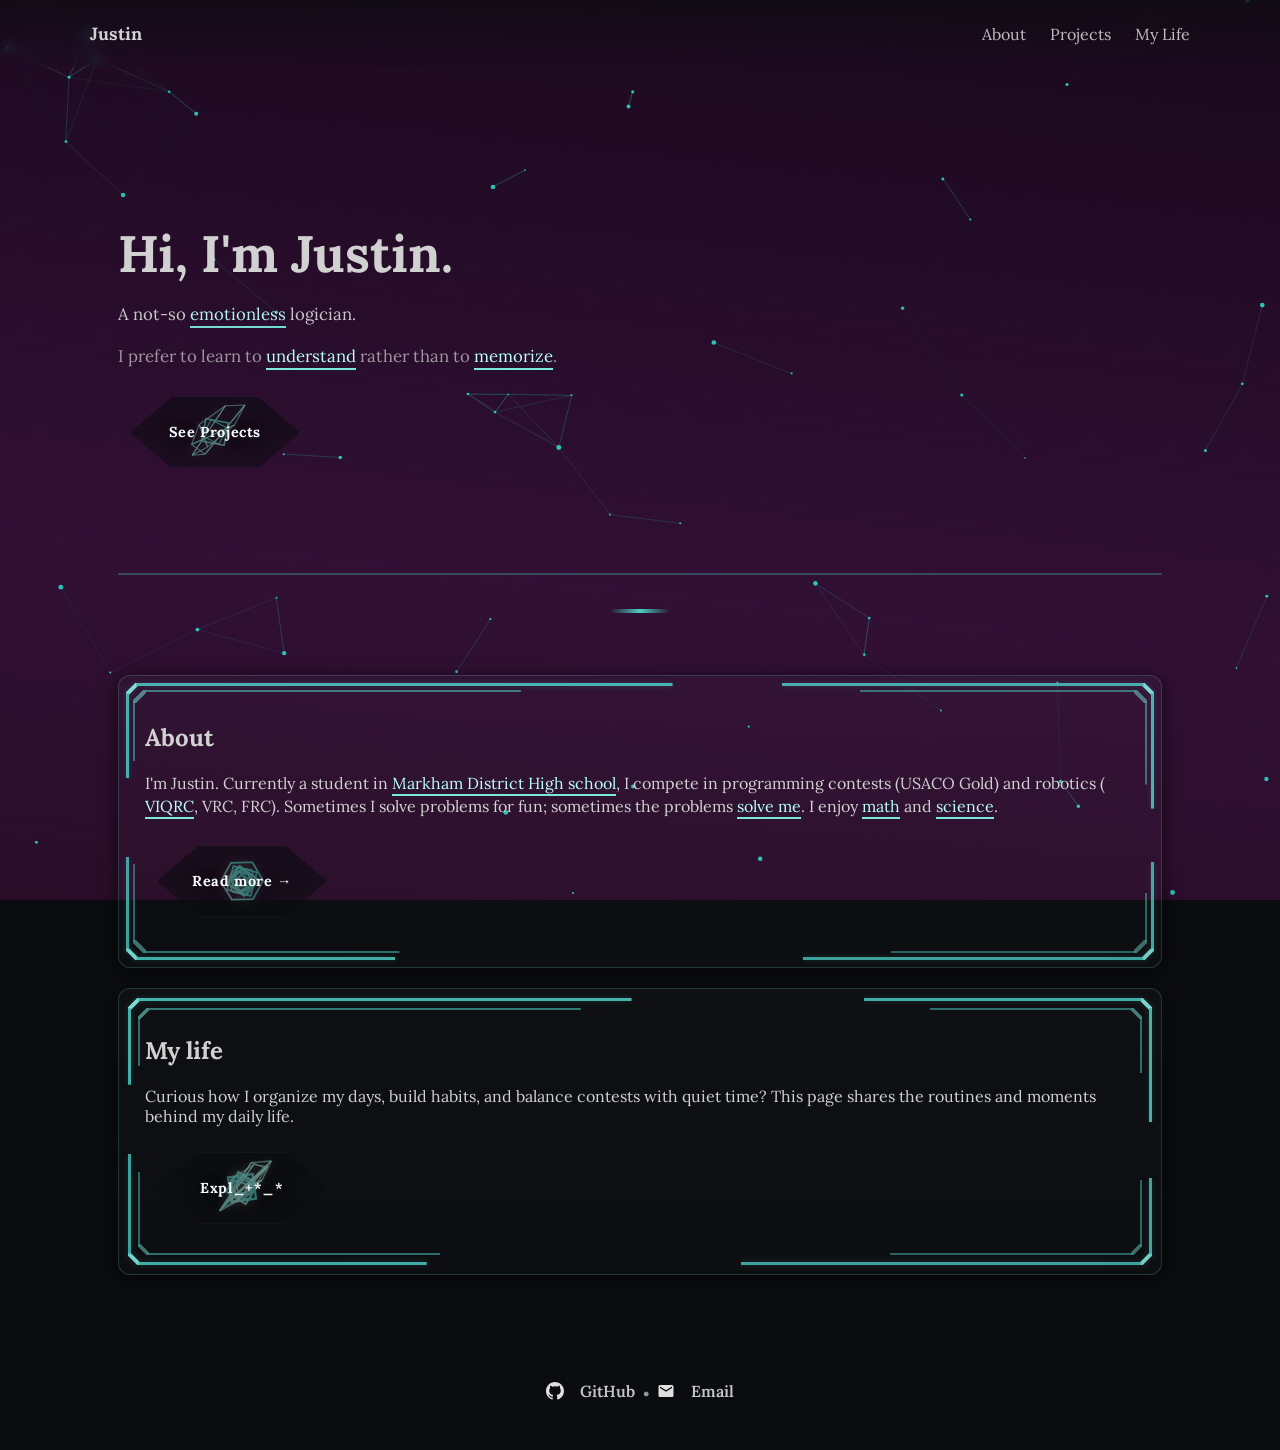
==== commit 76adf9f5: "some added content" ====
--- a/index.html
+++ b/index.html
@@ -1,11 +1,4 @@
-<!-- <span class="anecdote" data-tooltip-html>
-  curious phrase
-  <span class="tooltip-content">
-    <strong>Fun fact</strong><br>
-    I once coded a robot in one night.
-    <img src="assets/images/robot.jpg" alt="Robot">
-  </span>
-</span> -->
+<!-- <span class="anecdote" data-tooltip-html> content <span class="tooltip-content"> hidden content <img src="" alt=""> </span> </span> -->
 
 <!doctype html>
 <html lang="en">
@@ -37,7 +30,14 @@
     <section class="hero">
       <h1>Hi, I'm Justin.</h1>
       <p class="lead">A not-so <span class="anecdote" data-tooltip="If you can count enjoying the arts as having emotions (or a life)">emotionless</span> logician.</p>
-      <p class="subtle">I prefer to learn to <span class="anecdote" data-tooltip="I don't know where I heard this but more associations leads to better memory and I find I can connect things when I understand them.">understand</span> rather than to <span class="anecdote" data-tooltip="I like to point out the distinction between being smart and being knowledgeable to anyone who would listen. (Insight vs. wisdom also)">memorize</span>.</p>
+      <p class="subtle">I prefer to learn to <span class="anecdote" data-tooltip="I don't know where I heard this but more associations leads to better memory and I find I can connect things when I understand them.">understand</span> rather than to 
+        <span class="anecdote" data-tooltip-html>
+          memorize
+          <span class="tooltip-content">
+              I like to point out the distinction between being smart and being knowledgeable to anyone who would listen. <br><small>(Insight vs. wisdom also)</small>
+          <img src="assets/images/Insight vs. Wisdom Graphic.jpg" alt="insight vs wisdom graphic" height="150px">
+           </span>
+         </span>.</p>
       <p class="cta"><a class="geom-btn" href="projects.html">
         <span class="geom-shape" aria-hidden="true">
           <canvas class="geom-canvas" aria-hidden="true"></canvas>
--- a/assets/css/style.css
+++ b/assets/css/style.css
@@ -50,8 +50,57 @@
 .subtle{color:rgba(209,209,209,0.7);margin-top:6px}
 .btn{display:inline-block;background:var(--accent);color:#0b0c0f;padding:10px 16px;border-radius:8px;text-decoration:none;font-weight:700}
 /* Cards and sections */
-.card{background:linear-gradient(180deg, rgba(255,255,255,0.02), rgba(255,255,255,0.01));border-radius:12px;padding:clamp(18px,1.4vw,26px);margin:clamp(16px,1.2vw,22px) 0;box-shadow:0 4px 18px rgba(0,0,0,0.6)}
-.about > section{background:linear-gradient(180deg, rgba(255,255,255,0.025), rgba(255,255,255,0.01));border:1px solid rgba(255,255,255,0.08);border-radius:12px;padding:18px 20px;margin:16px 0 0;box-shadow:0 4px 18px rgba(0,0,0,0.45)}
+.card{position:relative;isolation:isolate;--pcb-inset:16px;--pcb-trace-w:3px;--pcb-turn:13px;--pcb-join:2px;--pcb-top-left-len:42%;--pcb-top-right-len:28%;--pcb-bottom-left-len:24%;--pcb-bottom-right-len:34%;--pcb-left-top-len:26%;--pcb-left-bottom-len:30%;--pcb-right-top-len:30%;--pcb-right-bottom-len:22%;--pcb2-inset:24px;--pcb2-trace-w:2px;--pcb2-turn:11px;--pcb2-join:2px;--pcb2-top-left-len:34%;--pcb2-top-right-len:24%;--pcb2-bottom-left-len:20%;--pcb2-bottom-right-len:30%;--pcb2-left-top-len:20%;--pcb2-left-bottom-len:24%;--pcb2-right-top-len:24%;--pcb2-right-bottom-len:18%;background:linear-gradient(180deg, rgba(255,255,255,0.02), rgba(255,255,255,0.01));border:1px solid rgba(120,241,228,0.18);border-radius:12px;padding:clamp(24px,1.8vw,34px);margin:clamp(16px,1.2vw,22px) 0;box-shadow:0 4px 18px rgba(0,0,0,0.6);overflow:hidden}
+.about > section{position:relative;isolation:isolate;--pcb-inset:16px;--pcb-trace-w:3px;--pcb-turn:13px;--pcb-join:2px;--pcb-top-left-len:42%;--pcb-top-right-len:28%;--pcb-bottom-left-len:24%;--pcb-bottom-right-len:34%;--pcb-left-top-len:26%;--pcb-left-bottom-len:30%;--pcb-right-top-len:30%;--pcb-right-bottom-len:22%;--pcb2-inset:24px;--pcb2-trace-w:2px;--pcb2-turn:11px;--pcb2-join:2px;--pcb2-top-left-len:34%;--pcb2-top-right-len:24%;--pcb2-bottom-left-len:20%;--pcb2-bottom-right-len:30%;--pcb2-left-top-len:20%;--pcb2-left-bottom-len:24%;--pcb2-right-top-len:24%;--pcb2-right-bottom-len:18%;background:linear-gradient(180deg, rgba(255,255,255,0.025), rgba(255,255,255,0.01));border:1px solid rgba(120,241,228,0.2);border-radius:12px;padding:22px 24px;margin:16px 0 0;box-shadow:0 4px 18px rgba(0,0,0,0.45);overflow:hidden}
+.card::before,
+.about > section::before{
+  content:'';
+  position:absolute;
+  inset:var(--pcb-inset);
+  border-radius:7px;
+  pointer-events:none;
+  z-index:0;
+  opacity:0.92;
+  filter:drop-shadow(0 0 3px rgba(78,205,196,0.24));
+  background:
+    linear-gradient(90deg, rgba(78,205,196,0.95), rgba(78,205,196,0.95)) left calc(var(--pcb-turn) - var(--pcb-join)) top 0 / calc(var(--pcb-top-left-len) + var(--pcb-join)) var(--pcb-trace-w) no-repeat,
+    linear-gradient(90deg, rgba(78,205,196,0.9), rgba(78,205,196,0.9)) right calc(var(--pcb-turn) - var(--pcb-join)) top 0 / calc(var(--pcb-top-right-len) + var(--pcb-join)) var(--pcb-trace-w) no-repeat,
+    linear-gradient(0deg, rgba(78,205,196,0.94), rgba(78,205,196,0.94)) right 0 top calc(var(--pcb-turn) - var(--pcb-join)) / var(--pcb-trace-w) calc(var(--pcb-right-top-len) + var(--pcb-join)) no-repeat,
+    linear-gradient(0deg, rgba(78,205,196,0.86), rgba(78,205,196,0.86)) right 0 bottom calc(var(--pcb-turn) - var(--pcb-join)) / var(--pcb-trace-w) calc(var(--pcb-right-bottom-len) + var(--pcb-join)) no-repeat,
+    linear-gradient(90deg, rgba(78,205,196,0.9), rgba(78,205,196,0.9)) left calc(var(--pcb-turn) - var(--pcb-join)) bottom 0 / calc(var(--pcb-bottom-left-len) + var(--pcb-join)) var(--pcb-trace-w) no-repeat,
+    linear-gradient(90deg, rgba(78,205,196,0.84), rgba(78,205,196,0.84)) right calc(var(--pcb-turn) - var(--pcb-join)) bottom 0 / calc(var(--pcb-bottom-right-len) + var(--pcb-join)) var(--pcb-trace-w) no-repeat,
+    linear-gradient(0deg, rgba(78,205,196,0.92), rgba(78,205,196,0.92)) left 0 top calc(var(--pcb-turn) - var(--pcb-join)) / var(--pcb-trace-w) calc(var(--pcb-left-top-len) + var(--pcb-join)) no-repeat,
+    linear-gradient(0deg, rgba(78,205,196,0.84), rgba(78,205,196,0.84)) left 0 bottom calc(var(--pcb-turn) - var(--pcb-join)) / var(--pcb-trace-w) calc(var(--pcb-left-bottom-len) + var(--pcb-join)) no-repeat,
+    linear-gradient(135deg, transparent 36%, rgba(142,250,239,0.95) 41%, rgba(142,250,239,0.95) 59%, transparent 64%) left 0 top 0 / var(--pcb-turn) var(--pcb-turn) no-repeat,
+    linear-gradient(45deg, transparent 36%, rgba(142,250,239,0.92) 41%, rgba(142,250,239,0.92) 59%, transparent 64%) right 0 top 0 / var(--pcb-turn) var(--pcb-turn) no-repeat,
+    linear-gradient(45deg, transparent 36%, rgba(142,250,239,0.9) 41%, rgba(142,250,239,0.9) 59%, transparent 64%) left 0 bottom 0 / var(--pcb-turn) var(--pcb-turn) no-repeat,
+    linear-gradient(135deg, transparent 36%, rgba(142,250,239,0.88) 41%, rgba(142,250,239,0.88) 59%, transparent 64%) right 0 bottom 0 / var(--pcb-turn) var(--pcb-turn) no-repeat;
+}
+.card::after,
+.about > section::after{
+  content:'';
+  position:absolute;
+  inset:var(--pcb2-inset);
+  border-radius:5px;
+  pointer-events:none;
+  z-index:0;
+  opacity:0.68;
+  background:
+    linear-gradient(90deg, rgba(78,205,196,0.82), rgba(78,205,196,0.82)) left calc(var(--pcb2-turn) - var(--pcb2-join)) top 0 / calc(var(--pcb2-top-left-len) + var(--pcb2-join)) var(--pcb2-trace-w) no-repeat,
+    linear-gradient(90deg, rgba(78,205,196,0.74), rgba(78,205,196,0.74)) right calc(var(--pcb2-turn) - var(--pcb2-join)) top 0 / calc(var(--pcb2-top-right-len) + var(--pcb2-join)) var(--pcb2-trace-w) no-repeat,
+    linear-gradient(0deg, rgba(78,205,196,0.76), rgba(78,205,196,0.76)) right 0 top calc(var(--pcb2-turn) - var(--pcb2-join)) / var(--pcb2-trace-w) calc(var(--pcb2-right-top-len) + var(--pcb2-join)) no-repeat,
+    linear-gradient(0deg, rgba(78,205,196,0.68), rgba(78,205,196,0.68)) right 0 bottom calc(var(--pcb2-turn) - var(--pcb2-join)) / var(--pcb2-trace-w) calc(var(--pcb2-right-bottom-len) + var(--pcb2-join)) no-repeat,
+    linear-gradient(90deg, rgba(78,205,196,0.74), rgba(78,205,196,0.74)) left calc(var(--pcb2-turn) - var(--pcb2-join)) bottom 0 / calc(var(--pcb2-bottom-left-len) + var(--pcb2-join)) var(--pcb2-trace-w) no-repeat,
+    linear-gradient(90deg, rgba(78,205,196,0.66), rgba(78,205,196,0.66)) right calc(var(--pcb2-turn) - var(--pcb2-join)) bottom 0 / calc(var(--pcb2-bottom-right-len) + var(--pcb2-join)) var(--pcb2-trace-w) no-repeat,
+    linear-gradient(0deg, rgba(78,205,196,0.76), rgba(78,205,196,0.76)) left 0 top calc(var(--pcb2-turn) - var(--pcb2-join)) / var(--pcb2-trace-w) calc(var(--pcb2-left-top-len) + var(--pcb2-join)) no-repeat,
+    linear-gradient(0deg, rgba(78,205,196,0.68), rgba(78,205,196,0.68)) left 0 bottom calc(var(--pcb2-turn) - var(--pcb2-join)) / var(--pcb2-trace-w) calc(var(--pcb2-left-bottom-len) + var(--pcb2-join)) no-repeat,
+    linear-gradient(135deg, transparent 36%, rgba(121,235,224,0.78) 41%, rgba(121,235,224,0.78) 59%, transparent 64%) left 0 top 0 / var(--pcb2-turn) var(--pcb2-turn) no-repeat,
+    linear-gradient(45deg, transparent 36%, rgba(121,235,224,0.72) 41%, rgba(121,235,224,0.72) 59%, transparent 64%) right 0 top 0 / var(--pcb2-turn) var(--pcb2-turn) no-repeat,
+    linear-gradient(45deg, transparent 36%, rgba(121,235,224,0.68) 41%, rgba(121,235,224,0.68) 59%, transparent 64%) left 0 bottom 0 / var(--pcb2-turn) var(--pcb2-turn) no-repeat,
+    linear-gradient(135deg, transparent 36%, rgba(121,235,224,0.64) 41%, rgba(121,235,224,0.64) 59%, transparent 64%) right 0 bottom 0 / var(--pcb2-turn) var(--pcb2-turn) no-repeat;
+}
+.card > *,
+.about > section > *{position:relative;z-index:1}
 .about > section h2{margin-top:0;margin-bottom:10px}
 .cards{display:grid;grid-template-columns:repeat(auto-fit,minmax(min(280px,32vw),1fr));gap:clamp(14px,2vw,30px)}
 .card .icon{width:36px;height:36px;margin-bottom:8px;color:var(--accent)}
@@ -98,7 +147,7 @@
   .hero h1{font-size:2rem}
   .container{margin-top:100px}
   .about-page .card.about{transform:none;max-width:none;padding-left:20px;padding-right:20px}
-  .card{padding:16px;margin:16px 0}
+  .card{padding:20px;margin:16px 0}
   .cards{grid-template-columns:1fr;gap:16px}
   .site-footer{padding:24px 14px}
 }
@@ -109,7 +158,7 @@
   .nav-links a{margin:0}
   .container{margin-top:90px;padding:0 16px}
   .hero{padding:36px 0;margin-bottom:48px}
-  .card{padding:14px}
+  .card{padding:18px}
   .geom-btn .geom-shape{width:100%;height:62px}
   .geom-label{font-size:0.88rem;padding:8px 10px}
 }
@@ -132,7 +181,7 @@
   .about-page .container{max-width:min(86vw,980px)}
   .about-page .card.about{max-width:min(54vw,780px);transform:none;padding:clamp(24px,1.1vw,36px);left:calc((100vw / 3) - (min(54vw,780px) / 3) - ((100vw - min(100%,var(--max-width))) / 2));margin:clamp(24px,1.0vw,30px) 0;}
   .cards{grid-template-columns:repeat(3,minmax(280px,1fr));gap:28px}
-  .card{padding:clamp(20px,1.4vw,28px);margin:clamp(20px,1.1vw,26px) 0}
+  .card{padding:clamp(26px,1.8vw,36px);margin:clamp(20px,1.1vw,26px) 0}
   .card h3{font-size:clamp(1.2rem,1.2vw,1.5rem)}
   .geom-btn .geom-shape{width:240px;height:92px}
 }
@@ -145,7 +194,7 @@
   .about-page .container{max-width:min(82vw,1020px)}
   .about-page .card.about{max-width:min(48vw,860px);transform:none;padding:clamp(26px,1.0vw,40px);left:calc((100vw / 3) - (min(48vw,860px) / 3) - ((100vw - min(100%,var(--max-width))) / 2));margin:clamp(26px,1.0vw,40px) 0;}
   .cards{gap:34px}
-  .card{padding:clamp(24px,1.4vw,32px);margin:clamp(22px,1.0vw,28px) 0}
+  .card{padding:clamp(30px,1.9vw,40px);margin:clamp(22px,1.0vw,28px) 0}
   .card h3{font-size:clamp(1.3rem,1.3vw,1.6rem)}
   .geom-btn .geom-shape{width:260px;height:104px}
 }
@@ -158,7 +207,7 @@
   .about-page .container{max-width:min(86vw,1140px)}
   .about-page .card.about{max-width:min(44vw,940px);transform:none;padding:clamp(28px,0.95vw,44px);left:calc((100vw / 3) - (min(44vw,940px) / 3) - ((100vw - min(100%,var(--max-width))) / 2));margin:clamp(28px,0.95vw,34px) 0;}
   .cards{grid-template-columns:repeat(3,minmax(320px,1fr));gap:36px}
-  .card{padding:clamp(26px,1.3vw,34px);margin:clamp(24px,0.9vw,30px) 0}
+  .card{padding:clamp(32px,1.8vw,42px);margin:clamp(24px,0.9vw,30px) 0}
   .card h3{font-size:clamp(1.4rem,1.4vw,1.8rem)}
   .geom-btn .geom-shape{width:280px;height:112px}
 }
